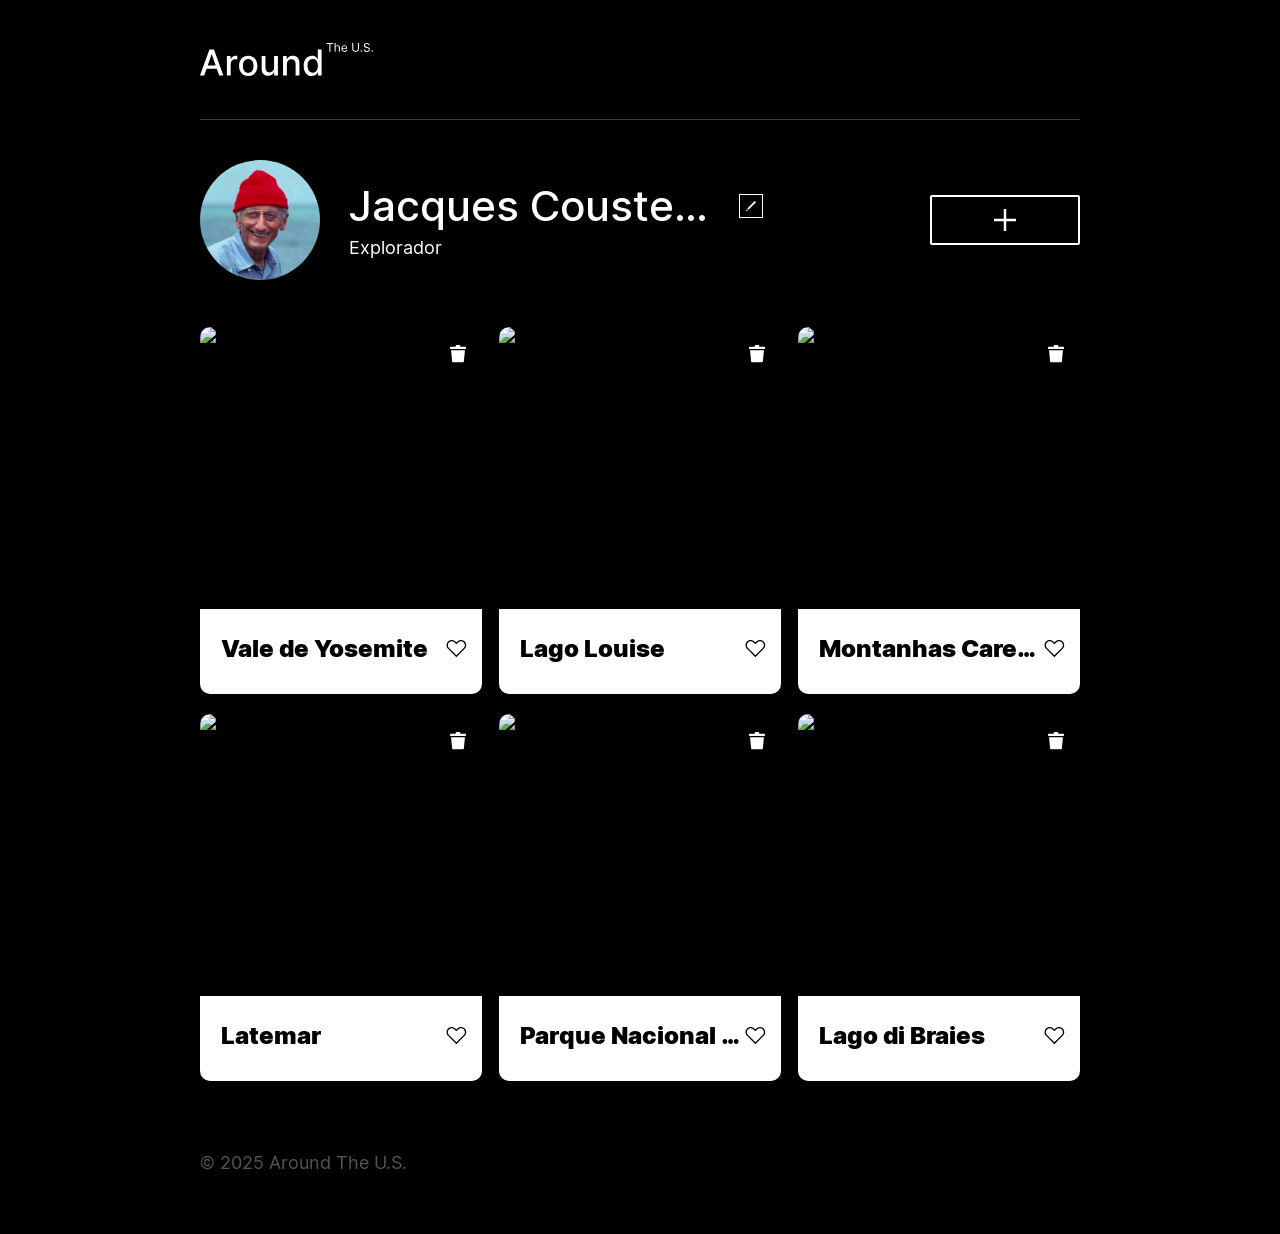
==== src/index.html @ cff39163 "fix: folders structure" ====
<!doctype html>
<html lang="pt">
  <head>
    <meta charset="UTF-8" />
    <meta content="width=device-width, initial-scale=1.0" name="viewport" />
    <meta content="ie=edge" http-equiv="X-UA-Compatible" />
    <title>Around The U.S.</title>
    <link href="./pages/index.css" rel="stylesheet" />
  </head>

  <body class="page">
    <div class="page__content">
      <header class="header page__section">
        <img
          alt="Logotipo Around The U.S."
          class="logo header__logo"
          src="./images/logo.svg"
        />
      </header>
      <main class="content">
        <section class="profile page__section">
          <img class="profile__image" src="./images/avatar.jpg" alt="Avatar" />
          <div class="profile__info">
            <h1 class="profile__title">Jacques Cousteau</h1>
            <button
              aria-label="Editar perfil"
              class="profile__edit-button"
              type="button"
            ></button>
            <p class="profile__description">Explorador</p>
          </div>
          <button
            aria-label="Adicionar cartão"
            class="profile__add-button"
            type="button"
          ></button>
        </section>
        <section class="cards page__section">
          <ul class="cards__list"></ul>
        </section>
      </main>
      <footer class="footer page__section">
        <p class="footer__copyright">© 2025 Around The U.S.</p>
      </footer>
      <div class="popup" id="edit-popup">
        <div class="popup__content">
          <button
            aria-label="Fechar pop-up"
            class="popup__close"
            type="button"
          ></button>
          <h3 class="popup__title">Editar perfil</h3>
          <form class="popup__form" id="edit-profile-form">
            <input
              class="popup__input popup__input_type_name"
              name="name"
              placeholder="Nome"
              type="text"
              required
              minlength="2"
              maxlength="40"
              id="name"
            />
            <span class="name-input-error popup__input-error"></span>
            <input
              class="popup__input popup__input_type_description"
              name="description"
              placeholder="Sobre mim"
              type="text"
              required
              minlength="2"
              maxlength="200"
              id="description"
            />
            <span class="description-input-error popup__input-error"></span>
            <button class="button popup__button" type="submit">Salvar</button>
          </form>
        </div>
      </div>
      <div class="popup" id="new-card-popup">
        <div class="popup__content">
          <button
            aria-label="Fechar pop-up"
            class="popup__close"
            id="close-card"
            type="button"
          ></button>
          <h3 class="popup__title">Novo local</h3>
          <form class="popup__form" id="new-card-form">
            <input
              id="title"
              class="popup__input popup__input_type_card-name"
              name="place-name"
              placeholder="Título"
              required
              minlength="2"
              maxlength="30"
              type="text"
            />
            <span class="title-input-error popup__input-error"></span>
            <input
              id="link"
              class="popup__input popup__input_type_url"
              name="link"
              placeholder="Link de Imagem"
              required
              type="url"
            />
            <span class="link-input-error popup__input-error"></span>
            <button class="button popup__button" type="submit">Criar</button>
          </form>
        </div>
      </div>
      <div class="popup" id="image-popup">
        <div class="popup__content popup__content_content_image">
          <button
            aria-label="Fechar pop-up"
            class="popup__close"
            id="close-button"
            type="button"
          ></button>
          <img alt="" class="popup__image" src="#" />
          <p class="popup__caption"></p>
        </div>
      </div>
    </div>
    <template id="card-template">
      <li class="card">
        <img
          class="card__image"
          src="https://practicum-content.s3.us-west-1.amazonaws.com/web-code/moved_lago.jpg"
          alt="Lago di Braies"
        />
        <button
          aria-label="Excluir cartão"
          class="card__delete-button"
          type="button"
        ></button>
        <div class="card__description">
          <h2 class="card__title">Lago di Braies</h2>
          <button
            aria-label="Botão de curtir"
            class="card__like-button"
            type="button"
          ></button>
        </div>
      </li>
    </template>
    <script src="./pages/index.js" type="module"></script>
  </body>
</html>
---- src/pages/index.css ----
@import url("../vendor/normalize.css");
@import url("../vendor/fonts.css");

@import url("../blocks/page.css");
@import url("../blocks/header.css");
@import url("../blocks/content.css");
@import url("../blocks/footer.css");
@import url("../blocks/profile.css");
@import url("../blocks/cards.css");
@import url("../blocks/card.css");
@import url("../blocks/popup.css");
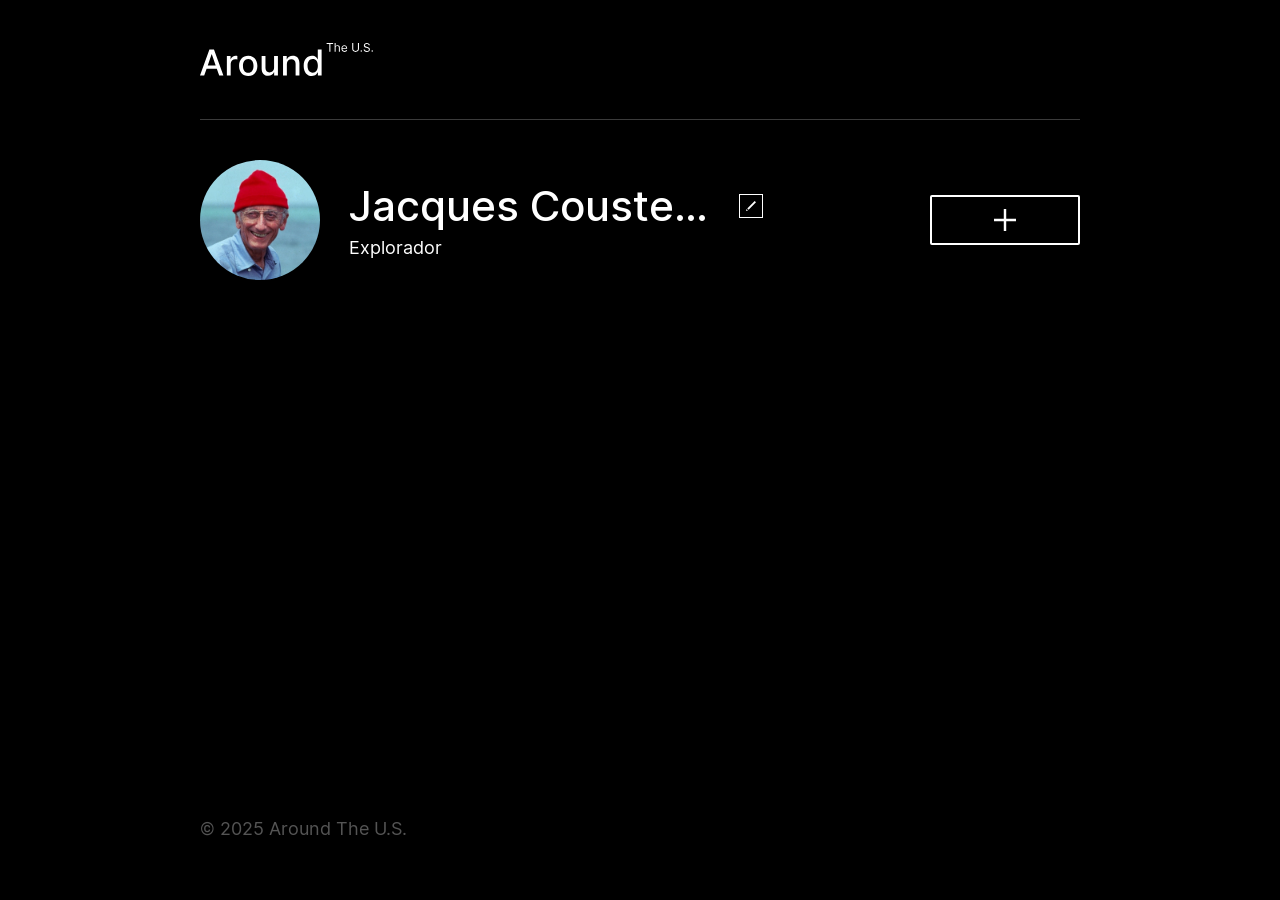
==== commit 8d040793: "feat: create popupWithConfirmation.js class and api.js" ====
--- a/src/index.html
+++ b/src/index.html
@@ -1,151 +1,98 @@
 <!doctype html>
 <html lang="pt">
-  <head>
-    <meta charset="UTF-8" />
-    <meta content="width=device-width, initial-scale=1.0" name="viewport" />
-    <meta content="ie=edge" http-equiv="X-UA-Compatible" />
-    <title>Around The U.S.</title>
-    <link href="./pages/index.css" rel="stylesheet" />
-  </head>
 
-  <body class="page">
-    <div class="page__content">
-      <header class="header page__section">
-        <img
-          alt="Logotipo Around The U.S."
-          class="logo header__logo"
-          src="./images/logo.svg"
-        />
-      </header>
-      <main class="content">
-        <section class="profile page__section">
-          <img class="profile__image" src="./images/avatar.jpg" alt="Avatar" />
-          <div class="profile__info">
-            <h1 class="profile__title">Jacques Cousteau</h1>
-            <button
-              aria-label="Editar perfil"
-              class="profile__edit-button"
-              type="button"
-            ></button>
-            <p class="profile__description">Explorador</p>
-          </div>
-          <button
-            aria-label="Adicionar cartão"
-            class="profile__add-button"
-            type="button"
-          ></button>
-        </section>
-        <section class="cards page__section">
-          <ul class="cards__list"></ul>
-        </section>
-      </main>
-      <footer class="footer page__section">
-        <p class="footer__copyright">© 2025 Around The U.S.</p>
-      </footer>
-      <div class="popup" id="edit-popup">
-        <div class="popup__content">
-          <button
-            aria-label="Fechar pop-up"
-            class="popup__close"
-            type="button"
-          ></button>
-          <h3 class="popup__title">Editar perfil</h3>
-          <form class="popup__form" id="edit-profile-form">
-            <input
-              class="popup__input popup__input_type_name"
-              name="name"
-              placeholder="Nome"
-              type="text"
-              required
-              minlength="2"
-              maxlength="40"
-              id="name"
-            />
-            <span class="name-input-error popup__input-error"></span>
-            <input
-              class="popup__input popup__input_type_description"
-              name="description"
-              placeholder="Sobre mim"
-              type="text"
-              required
-              minlength="2"
-              maxlength="200"
-              id="description"
-            />
-            <span class="description-input-error popup__input-error"></span>
-            <button class="button popup__button" type="submit">Salvar</button>
-          </form>
+<head>
+  <meta charset="UTF-8" />
+  <meta content="width=device-width, initial-scale=1.0" name="viewport" />
+  <meta content="ie=edge" http-equiv="X-UA-Compatible" />
+  <title>Around The U.S.</title>
+  <link href="./pages/index.css" rel="stylesheet" />
+</head>
+
+<body class="page">
+  <div class="page__content">
+    <header class="header page__section">
+      <img alt="Logotipo Around The U.S." class="logo header__logo" src="./images/logo.svg" />
+    </header>
+    <main class="content">
+      <section class="profile page__section">
+        <img class="profile__image" src="./images/avatar.jpg" alt="Avatar" />
+        <div class="profile__info">
+          <h1 class="profile__title">Jacques Cousteau</h1>
+          <button aria-label="Editar perfil" class="profile__edit-button" type="button"></button>
+          <p class="profile__description">Explorador</p>
         </div>
-      </div>
-      <div class="popup" id="new-card-popup">
-        <div class="popup__content">
-          <button
-            aria-label="Fechar pop-up"
-            class="popup__close"
-            id="close-card"
-            type="button"
-          ></button>
-          <h3 class="popup__title">Novo local</h3>
-          <form class="popup__form" id="new-card-form">
-            <input
-              id="title"
-              class="popup__input popup__input_type_card-name"
-              name="place-name"
-              placeholder="Título"
-              required
-              minlength="2"
-              maxlength="30"
-              type="text"
-            />
-            <span class="title-input-error popup__input-error"></span>
-            <input
-              id="link"
-              class="popup__input popup__input_type_url"
-              name="link"
-              placeholder="Link de Imagem"
-              required
-              type="url"
-            />
-            <span class="link-input-error popup__input-error"></span>
-            <button class="button popup__button" type="submit">Criar</button>
-          </form>
-        </div>
-      </div>
-      <div class="popup" id="image-popup">
-        <div class="popup__content popup__content_content_image">
-          <button
-            aria-label="Fechar pop-up"
-            class="popup__close"
-            id="close-button"
-            type="button"
-          ></button>
-          <img alt="" class="popup__image" src="#" />
-          <p class="popup__caption"></p>
-        </div>
+        <button aria-label="Adicionar cartão" class="profile__add-button" type="button"></button>
+      </section>
+      <section class="cards page__section">
+        <ul class="cards__list"></ul>
+      </section>
+    </main>
+    <footer class="footer page__section">
+      <p class="footer__copyright">© 2025 Around The U.S.</p>
+    </footer>
+    <div class="popup" id="edit-popup">
+      <div class="popup__content">
+        <button aria-label="Fechar pop-up" class="popup__close" type="button"></button>
+        <h3 class="popup__title">Editar perfil</h3>
+        <form class="popup__form" id="edit-profile-form">
+          <input class="popup__input popup__input_type_name" name="name" placeholder="Nome" type="text" required
+            minlength="2" maxlength="40" id="name" />
+          <span class="name-input-error popup__input-error"></span>
+          <input class="popup__input popup__input_type_description" name="description" placeholder="Sobre mim"
+            type="text" required minlength="2" maxlength="200" id="description" />
+          <span class="description-input-error popup__input-error"></span>
+          <button class="button popup__button" type="submit">Salvar</button>
+        </form>
       </div>
     </div>
-    <template id="card-template">
-      <li class="card">
-        <img
-          class="card__image"
-          src="https://practicum-content.s3.us-west-1.amazonaws.com/web-code/moved_lago.jpg"
-          alt="Lago di Braies"
-        />
-        <button
-          aria-label="Excluir cartão"
-          class="card__delete-button"
-          type="button"
-        ></button>
-        <div class="card__description">
-          <h2 class="card__title">Lago di Braies</h2>
-          <button
-            aria-label="Botão de curtir"
-            class="card__like-button"
-            type="button"
-          ></button>
-        </div>
-      </li>
-    </template>
-    <script src="./pages/index.js" type="module"></script>
-  </body>
-</html>
+    <div class="popup" id="delete-popup">
+      <div class="popup__content">
+        <button aria-label="Fechar pop-up" class="popup__close" type="button">
+        </button>
+
+        <h3 class="popup__title">Tem certeza?</h3>
+
+        <button type="button" class="popup__button popup__button_delete">
+          Sim
+        </button>
+      </div>
+    </div>
+    <div class="popup" id="new-card-popup">
+      <div class="popup__content">
+        <button aria-label="Fechar pop-up" class="popup__close" id="close-card" type="button"></button>
+        <h3 class="popup__title">Novo local</h3>
+        <form class="popup__form" id="new-card-form">
+          <input id="title" class="popup__input popup__input_type_card-name" name="place-name" placeholder="Título"
+            required minlength="2" maxlength="30" type="text" />
+          <span class="title-input-error popup__input-error"></span>
+          <input id="link" class="popup__input popup__input_type_url" name="link" placeholder="Link de Imagem" required
+            type="url" />
+          <span class="link-input-error popup__input-error"></span>
+          <button class="button popup__button" type="submit">Criar</button>
+        </form>
+      </div>
+    </div>
+    <div class="popup" id="image-popup">
+      <div class="popup__content popup__content_content_image">
+        <button aria-label="Fechar pop-up" class="popup__close" id="close-button" type="button"></button>
+        <img alt="" class="popup__image" src="#" />
+        <p class="popup__caption"></p>
+      </div>
+    </div>
+  </div>
+  <template id="card-template">
+    <li class="card">
+      <img class="card__image" src="https://practicum-content.s3.us-west-1.amazonaws.com/web-code/moved_lago.jpg"
+        alt="Lago di Braies" />
+      <button aria-label="Excluir cartão" class="card__delete-button" type="button"></button>
+      <div class="card__description">
+        <h2 class="card__title">Lago di Braies</h2>
+        <button aria-label="Botão de curtir" class="card__like-button" type="button"></button>
+      </div>
+    </li>
+  </template>
+  <script src="./pages/index.js" type="module"></script>
+</body>
+
+</html>
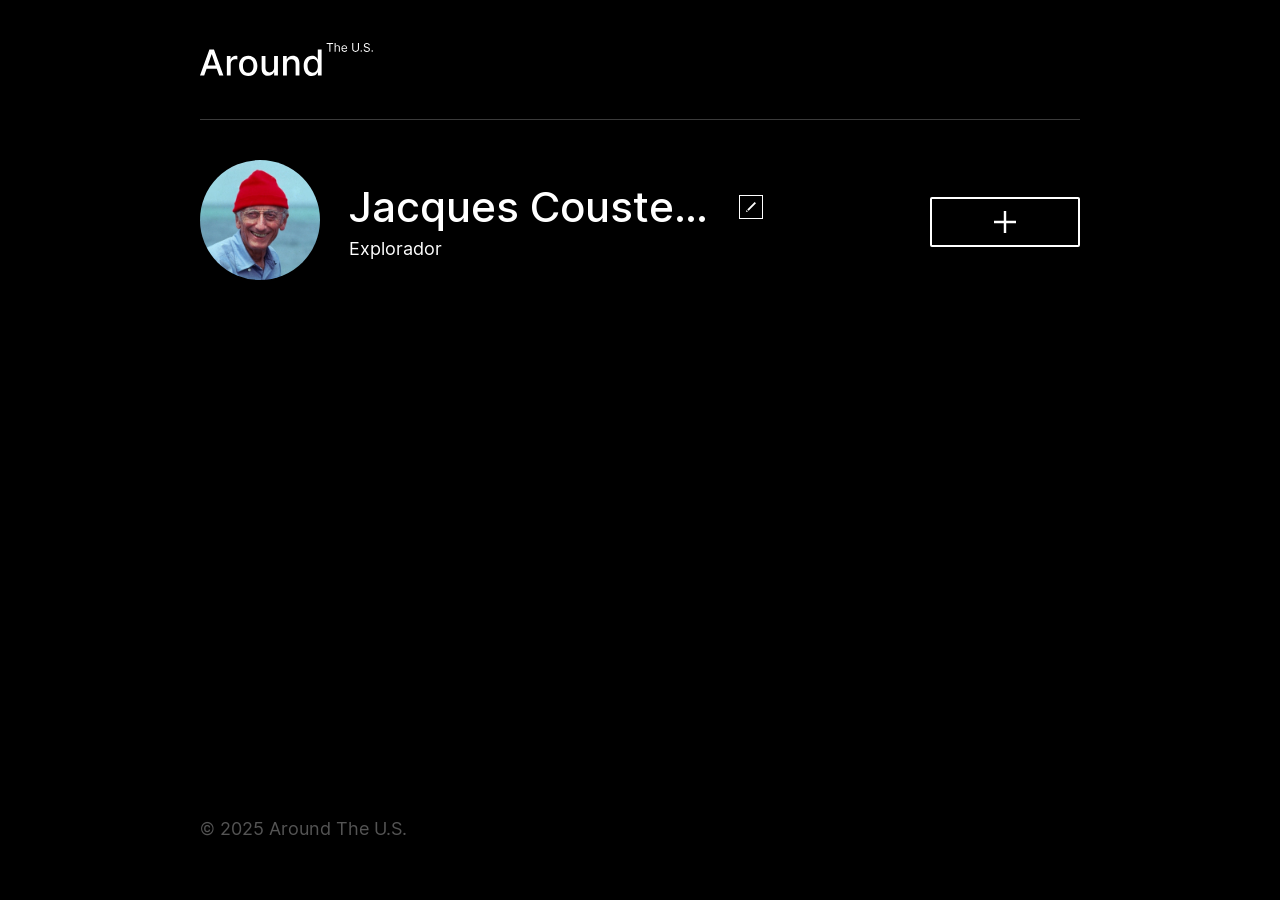
==== commit f7c1c557: "feat: change blocks, components and index.html" ====
--- a/src/index.html
+++ b/src/index.html
@@ -16,7 +16,12 @@
     </header>
     <main class="content">
       <section class="profile page__section">
-        <img class="profile__image" src="./images/avatar.jpg" alt="Avatar" />
+        <div class="profile__image-container">
+          <img class="profile__image" src="./images/avatar.jpg" alt="Avatar" />
+          <div class="profile__image-overlay">
+            <button class="profile__image-edit-button" type="button" aria-label="Editar foto de perfil"></button>
+          </div>
+        </div>
         <div class="profile__info">
           <h1 class="profile__title">Jacques Cousteau</h1>
           <button aria-label="Editar perfil" class="profile__edit-button" type="button"></button>
@@ -58,6 +63,22 @@
         </button>
       </div>
     </div>
+    <div class="popup" id="avatar-popup">
+      <div class="popup__container">
+        <button type="button" class="popup__close-button" aria-label="Fechar"></button>
+
+        <h2 class="popup__title">Atualizar foto</h2>
+
+        <form class="popup__form" name="avatar-form">
+          <input type="url" class="popup__input" id="avatar-url" name="avatar-url" placeholder="Link da foto"
+            required />
+
+          <button type="submit" class="popup__save-button">
+            Salvar
+          </button>
+        </form>
+      </div>
+    </div>
     <div class="popup" id="new-card-popup">
       <div class="popup__content">
         <button aria-label="Fechar pop-up" class="popup__close" id="close-card" type="button"></button>
